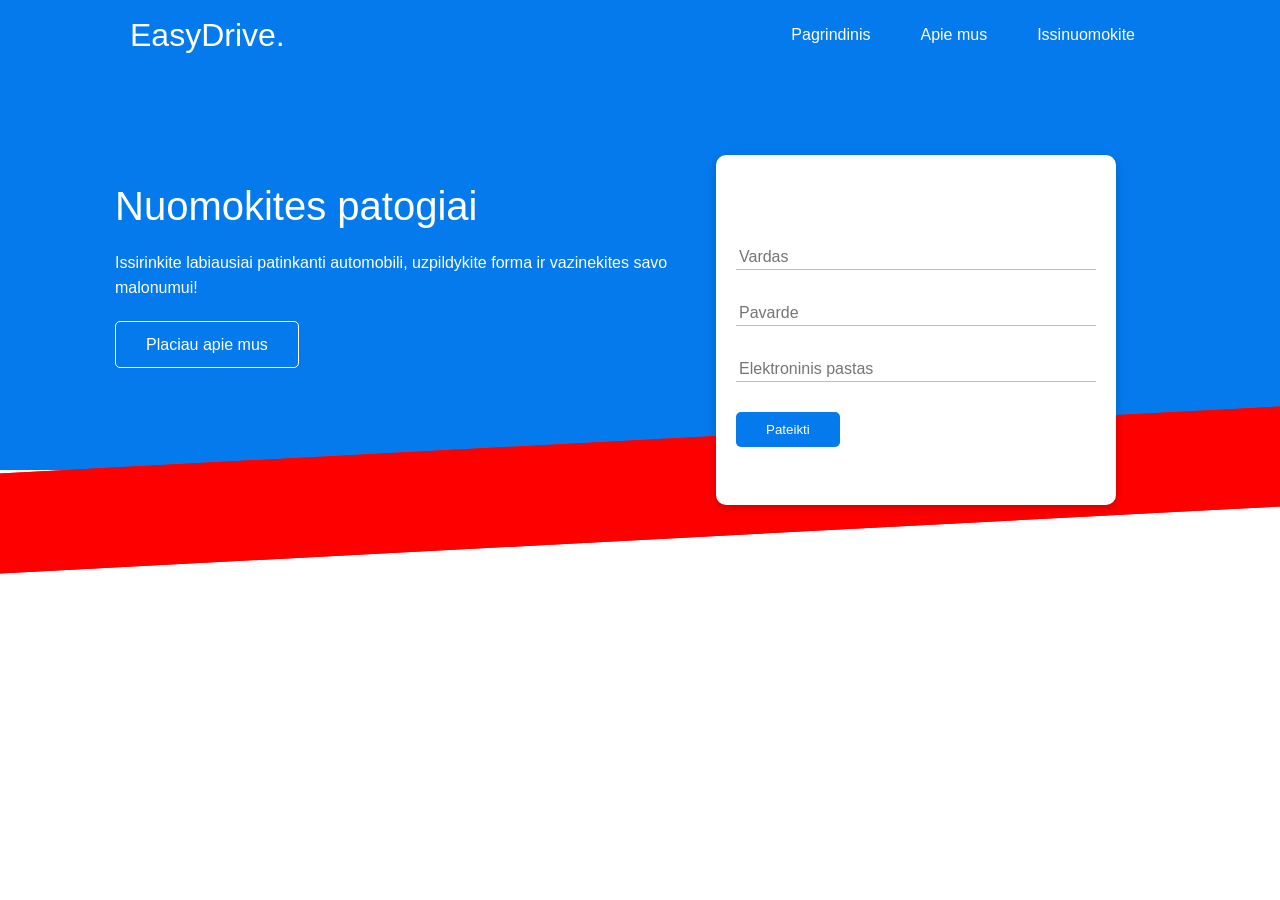
==== index.html @ fe7185d5 "first commit" ====
<!DOCTYPE html>
<html lang="en">
<head>
    <meta charset="UTF-8">
    <meta name="viewport" content="width=device-width,
    initial-scale=1.0">

    <link rel="stylesheet" href="css/style.css">
    <title>EasyDrive | Automobiliu nuomos platforma</title>
</head>
<body>
    <!--navbar-->
    <div class="navbar">
        <div class="container flex">
            <h1 class="logo">EasyDrive.</h1>
            <nav>
                <ul>
                    <li><a href="index.html">Pagrindinis</a></li>
                    <li><a href="apiemus.html">Apie mus</a></li>
                    <li><a href="issinuomokite.html">Issinuomokite</a></li>
                </ul>
            </nav>
        </div>
    </div>


    <!-- Showcase-->
    <section class="showcase">
        <div class="container grid">
            <div class="showcase-text">
                <h1>Nuomokites patogiai</h1>
                <p>Issirinkite labiausiai patinkanti automobili, uzpildykite
                    forma ir vazinekites savo malonumui!</p>
                    <a href="apiemus.html" class="btn btn-outline">Placiau apie mus</a>
            </div>

            <div class="showcase-form card">
                <h2>Isbandyti</h2>
                <form>
                    <div class="form-control">
                        <input type="text" name="name" 
                        placeholder="Vardas" required>
                    </div>
                    <div class="form-control">
                        <input type="text" name="surname" 
                        placeholder="Pavarde" required>
                    </div>
                    <div class="form-control">
                        <input type="email" name="email" 
                        placeholder="Elektroninis pastas" required>
                    </div>
                    <input type="submit" value="Pateikti" class="btn btn-primary">
                </form>
            </div>
        </div>
    </section>


</body>
</html>
---- css/style.css ----
:root{
    --primary-color: #047aed;
}


*{
    box-sizing: border-box;
    padding: 0;
    margin: 0;
}

body {
    font-family: 'Lato', sans-serif;
    color: #333;
    line-height: 1.6;
}


ul{
    list-style-type: none;
}

a{
    text-decoration: none;
    color: #333; 
}

h1, h2{
    font-weight: 300;
    line-height: 1.2;
    margin: 10px 0;
}


p{
    margin: 10px 0;
}

img{
    width: 100%;
}
/*   Navbar   */
.navbar{
    background-color: var(--primary-color);
    color: #fff;
    height: 70px;
}

.navbar ul{
    display:flex;
    list-style: none;
    margin: 0;
    padding: 0;
}
nav li{
    margin-left: 20px;
}

.navbar a{
    color: #fff;
    padding: 10px;
    margin: 0 5px;
}

.navbar a:hover{
    border-bottom: 2px #fff solid;
}

.navbar.flex{
    justify-content:space-between;
}
/* Showcase */

.showcase{
    height: 400px;
    background-color:  var(--primary-color);
    color: #fff;
    position: relative;
}

.showcase h1{
    font-size: 40px;
}

.showcase p{
    margin: 20px 0;
}

.showcase .grid{
    overflow: visible;
    grid-template-columns: 55% 45%;
    gap: 30px;
}

.showcase-form{
    position: relative;
    top: 60px;
    height: 350px;
    width: 400px;
    padding: 40px;
    z-index: 100;
}

.showcase-form .form-control{
    margin: 30px 0;
}

.showcase-form input[type='text'], 
.showcase-form input[type='email'] {
  border: 0;
  border-bottom: 1px solid #b4becb;
  width: 100%;
  padding: 3px;
  font-size: 16px;
}

.showcase-form input:focus{
    outline: none;
}

.showcase::before, .showcase::after{
    content: '';
    position: absolute;
    height: 100px;
    bottom: -70px;
    right: 0;
    left: 0;
    background: red;
    transform: SkewY(-3deg);
    -webkit-transform: SkewY(-3deg);
    -moz-transform: SkewY(-3deg);
    -ms-transform: SkewY(-3deg);
}

/*Utilities*/

.container{
    max-width: 1100px;
    margin: 0 auto;
    overflow: auto;
    padding: 0 40px;
}

.card{
    background-color: #fff;
    border-radius: 10px;
    box-shadow: 0 3px 10px rgba(0,0,0,0.2);
    padding: 20px;
    margin: 10px;
}

.btn {
    display: inline-block;
    padding: 10px 30px;
    cursor: pointer;
    background: var(--primary-color);
    color: #fff;
    border: none;
    border-radius: 5px;
}

.btn-outline{
    background-color: transparent;
    border: 1px #fff solid;
}

.btn:hover{
    transform: scale(0.98);
}

.flex{
    display: flex;
    justify-content: space-between;
    align-items: center;
    height: 100%
}

.grid{
    display: grid;
    grid-template-columns: repeat(2, 1fr);
    gap:20px;
    justify-content: center;
    align-items: center;
    height: 100%;
}
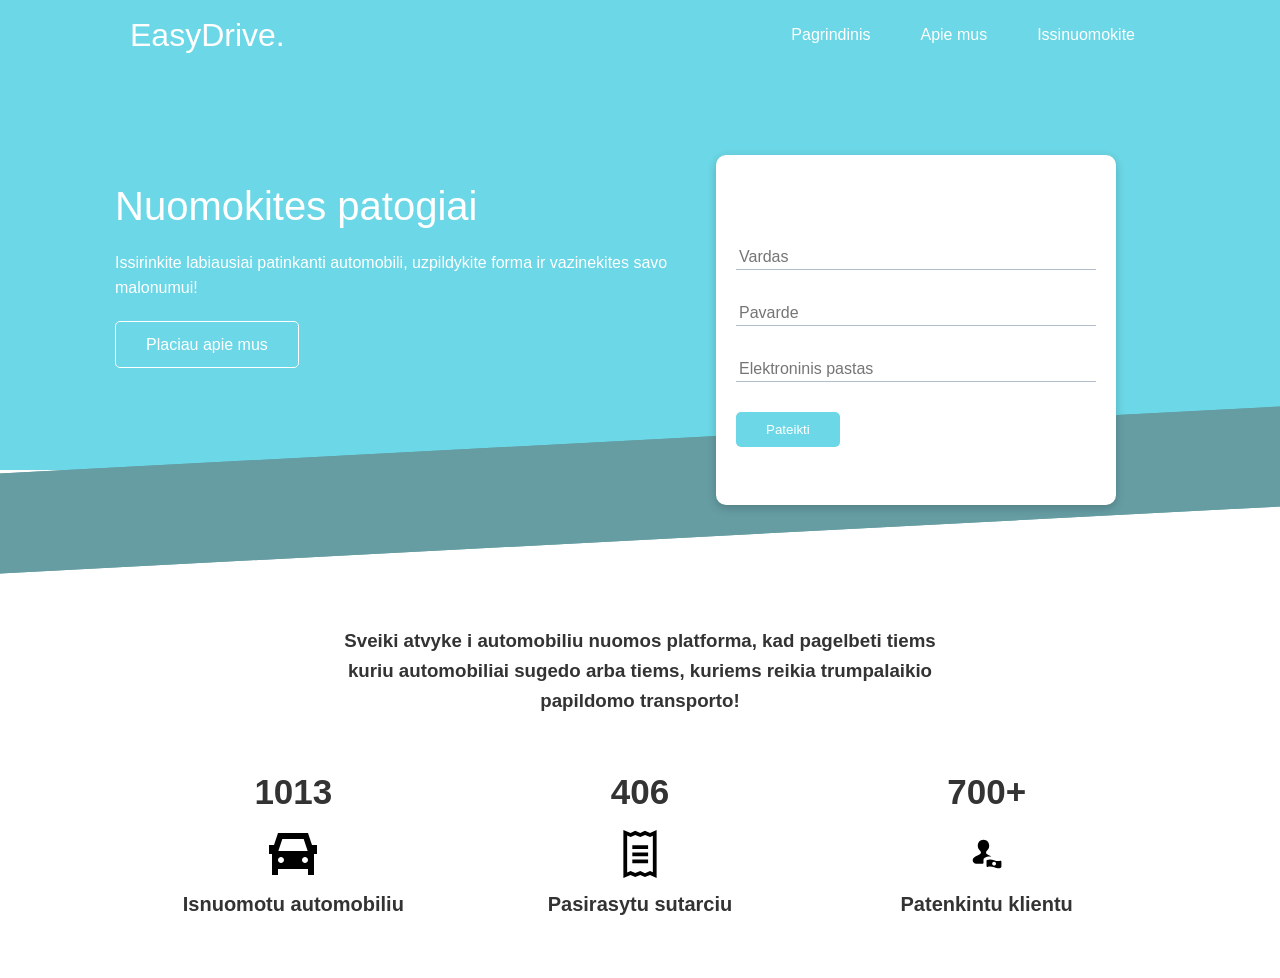
==== commit 28d02cc3: "formatavimas, colors, margins kaip savo framework" ====
--- a/index.html
+++ b/index.html
@@ -6,6 +6,7 @@
     initial-scale=1.0">
 
     <link rel="stylesheet" href="css/style.css">
+    <link rel="stylesheet" href="css/utilities.css">
     <title>EasyDrive | Automobiliu nuomos platforma</title>
 </head>
 <body>
@@ -55,6 +56,33 @@
         </div>
     </section>
 
+    <!-- Stats -->
+    <section class="stats">
+        <div class="container">
+            <h3 class="stats-heading text-center my-1">
+                Sveiki atvyke i automobiliu nuomos platforma, kad pagelbeti tiems kuriu automobiliai sugedo arba
+                tiems, kuriems reikia trumpalaikio papildomo transporto!
+            </h3> 
+
+            <div class="grid grid-3 text-center my-4">
+                <div>
+                    <h3>1013</h3>
+                    <img src="img/masina.svg" alt="Masinos ikona" class="stat-icon">
+                    <p class="text-secondary">Isnuomotu automobiliu</p>
+                </div>
+                <div>
+                    <h3>406</h3>
+                    <img src="img/sutartis.svg" alt="Sutarciu ikona" class="stat-icon">
+                    <p class="text-secondary">Pasirasytu sutarciu</p>
+                </div>
+                <div>
+                    <h3>700+</h3>
+                    <img src="img/klientas.svg" alt="Kliento ikona" class="stat-icon">
+                    <p class="text-secondary">Patenkintu klientu</p>
+                </div>
+            </div> 
+        </div> 
+    </section>
 
 </body>
 </html>
--- a/css/style.css
+++ b/css/style.css
@@ -1,5 +1,5 @@
 :root{
-    --primary-color: #047aed;
+    --primary-color: #6cd7e6;
 }
 
 
@@ -125,61 +125,37 @@
     bottom: -70px;
     right: 0;
     left: 0;
-    background: red;
+    background: #659da3;
     transform: SkewY(-3deg);
     -webkit-transform: SkewY(-3deg);
     -moz-transform: SkewY(-3deg);
     -ms-transform: SkewY(-3deg);
 }
 
-/*Utilities*/
-
-.container{
-    max-width: 1100px;
-    margin: 0 auto;
-    overflow: auto;
-    padding: 0 40px;
+.stats {
+  padding-top: 140px; 
 }
 
-.card{
-    background-color: #fff;
-    border-radius: 10px;
-    box-shadow: 0 3px 10px rgba(0,0,0,0.2);
-    padding: 20px;
-    margin: 10px;
+.stat-icon {
+    width: 48px;
+    height: 48px;
+    display: block;
+    margin: 10px auto;
 }
 
-.btn {
-    display: inline-block;
-    padding: 10px 30px;
-    cursor: pointer;
-    background: var(--primary-color);
-    color: #fff;
-    border: none;
-    border-radius: 5px;
+.stats-heading {
+    display: block;
+    width: 100%;
+    max-width: 600px;
+    margin: 1rem auto !important;  /*nesylygiavo, teko important idet, kazkur klases konfliktuoja*/
+    text-align: center;
 }
 
-.btn-outline{
-    background-color: transparent;
-    border: 1px #fff solid;
+.stats .grid h3{
+    font-size: 35px;
 }
 
-.btn:hover{
-    transform: scale(0.98);
-}
-
-.flex{
-    display: flex;
-    justify-content: space-between;
-    align-items: center;
-    height: 100%
-}
-
-.grid{
-    display: grid;
-    grid-template-columns: repeat(2, 1fr);
-    gap:20px;
-    justify-content: center;
-    align-items: center;
-    height: 100%;
+.stats .grid p{
+    font-size: 20px;
+    font-weight: bold;
 }
--- a/css/utilities.css
+++ b/css/utilities.css
@@ -0,0 +1,123 @@
+.container{
+    max-width: 1100px;
+    margin: 0 auto;
+    overflow: auto;
+    padding: 0 40px;
+}
+
+.card{
+    background-color: #fff;
+    border-radius: 10px;
+    box-shadow: 0 3px 10px rgba(0,0,0,0.2);
+    padding: 20px;
+    margin: 10px;
+}
+
+.btn {
+    display: inline-block;
+    padding: 10px 30px;
+    cursor: pointer;
+    background: var(--primary-color);
+    color: #fff;
+    border: none;
+    border-radius: 5px;
+}
+
+.btn-outline{
+    background-color: transparent;
+    border: 1px #fff solid;
+}
+
+.btn:hover{
+    transform: scale(0.98);
+}
+
+.text-center{
+    text-align: center;
+}
+
+.flex{
+    display: flex;
+    justify-content: space-between;
+    align-items: center;
+    height: 100%
+}
+
+.grid{
+    display: grid;
+    grid-template-columns: repeat(2, 1fr);
+    gap:20px;
+    justify-content: center;
+    align-items: center;
+    height: 100%;
+}
+
+.grid-3{
+    grid-template-columns: repeat(3, 1fr);
+}
+
+/* Margin, kaip frameworkas savo */
+.my-1 {
+    margin: 1rem 0; /*16pikseliu virsu apacia*/
+}
+.my-2 {
+    margin: 1.5rem 0; 
+}
+.my-3 {
+    margin: 2rem 0; 
+}
+.my-4 {
+    margin: 3rem 0; 
+}
+.my-5 {
+    margin: 4rem 0; 
+}
+
+.m-1 {
+    margin: 1rem ; /*16pikseliu virsu apacia, be nuliu kad per visas puses butu*/
+}
+.m-2 {
+    margin: 1.5rem ; 
+}
+.m-3 {
+    margin: 2rem ; 
+}
+.m-4 {
+    margin: 3rem ; 
+}
+.m-5 {
+    margin: 4rem ; 
+}
+
+/* Padding */
+.py-1 {
+    padding: 1rem 0; 
+}
+.py-2 {
+    padding: 1.5rem 0; 
+}
+.py-3 {
+    padding: 2rem 0; 
+}
+.py-4 {
+    padding: 3rem 0; 
+}
+.py-5 {
+    padding: 4rem 0; 
+}
+
+.p-1 {
+    padding: 1rem ; 
+}
+.p-2 {
+    padding: 1.5rem ; 
+}
+.p-3 {
+    padding: 2rem ; 
+}
+.p-4 {
+    padding: 3rem ; 
+}
+.p-5 {
+    padding: 4rem ; 
+}
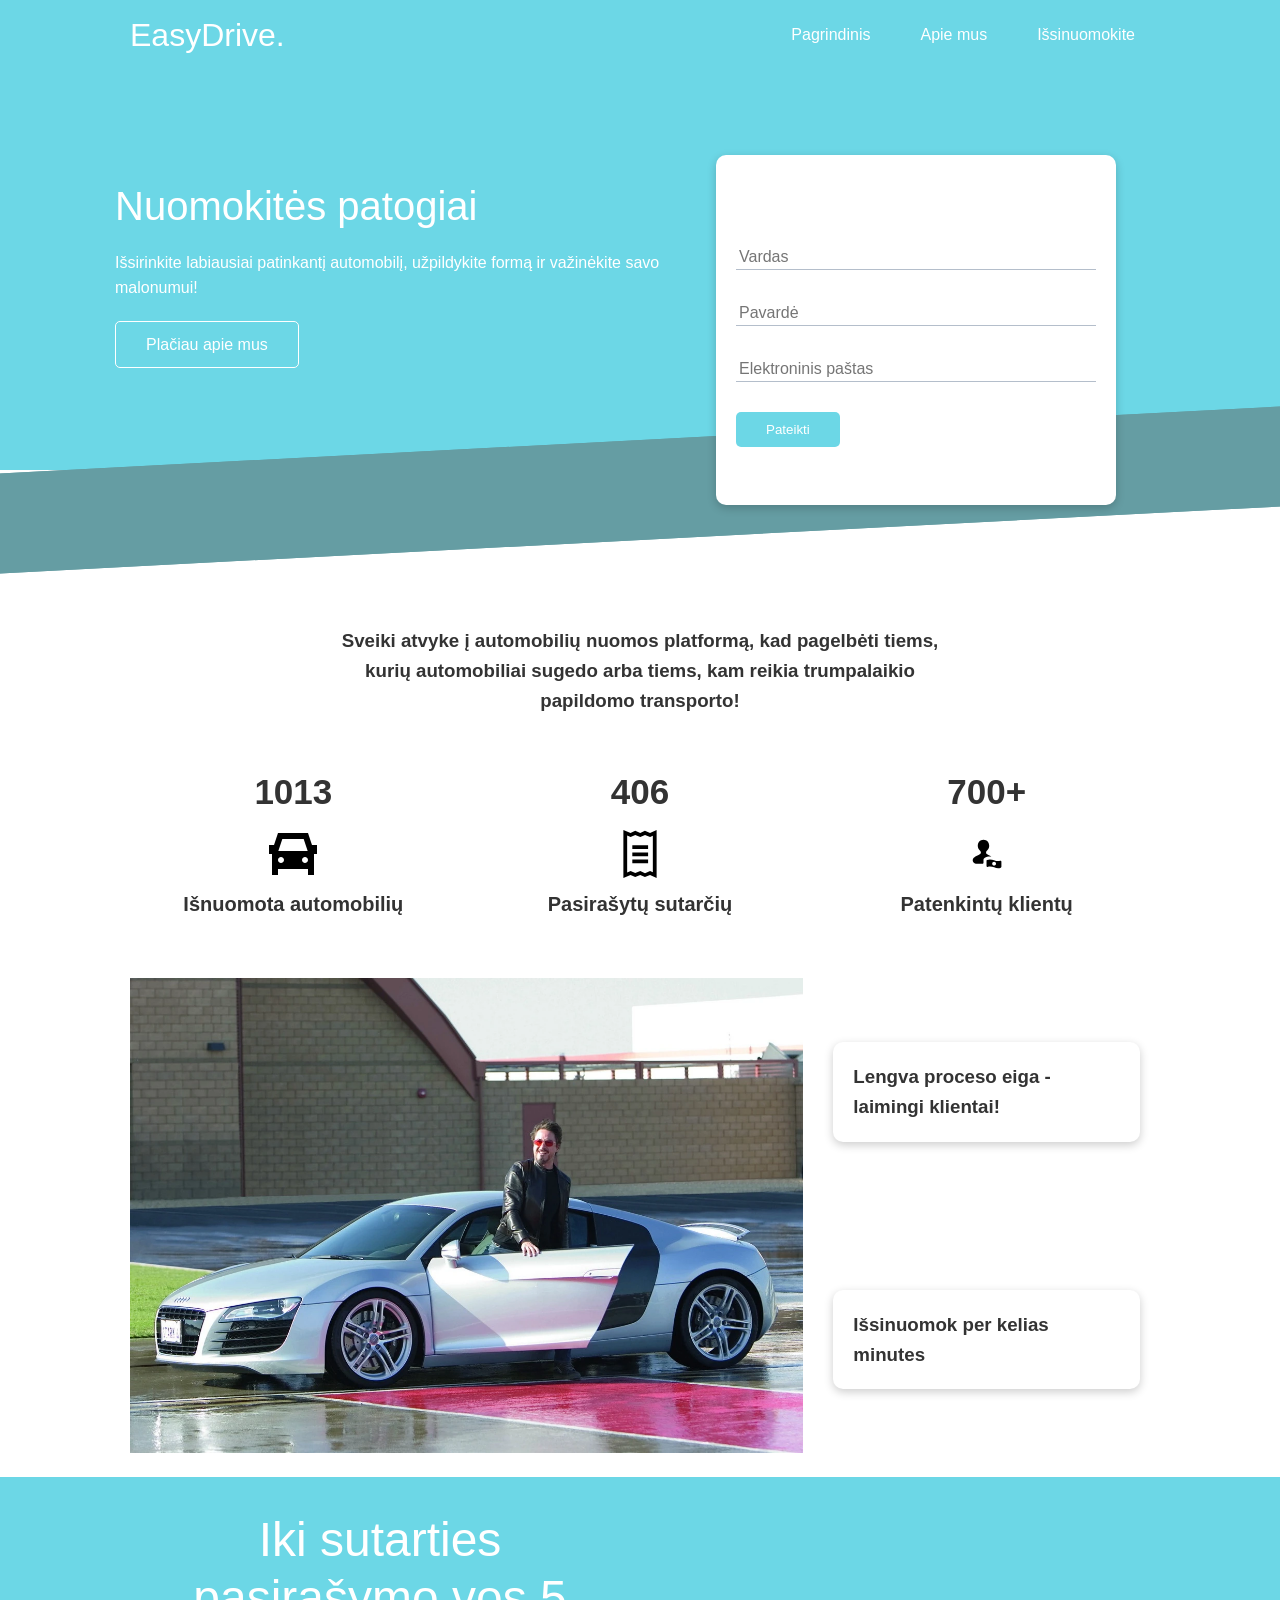
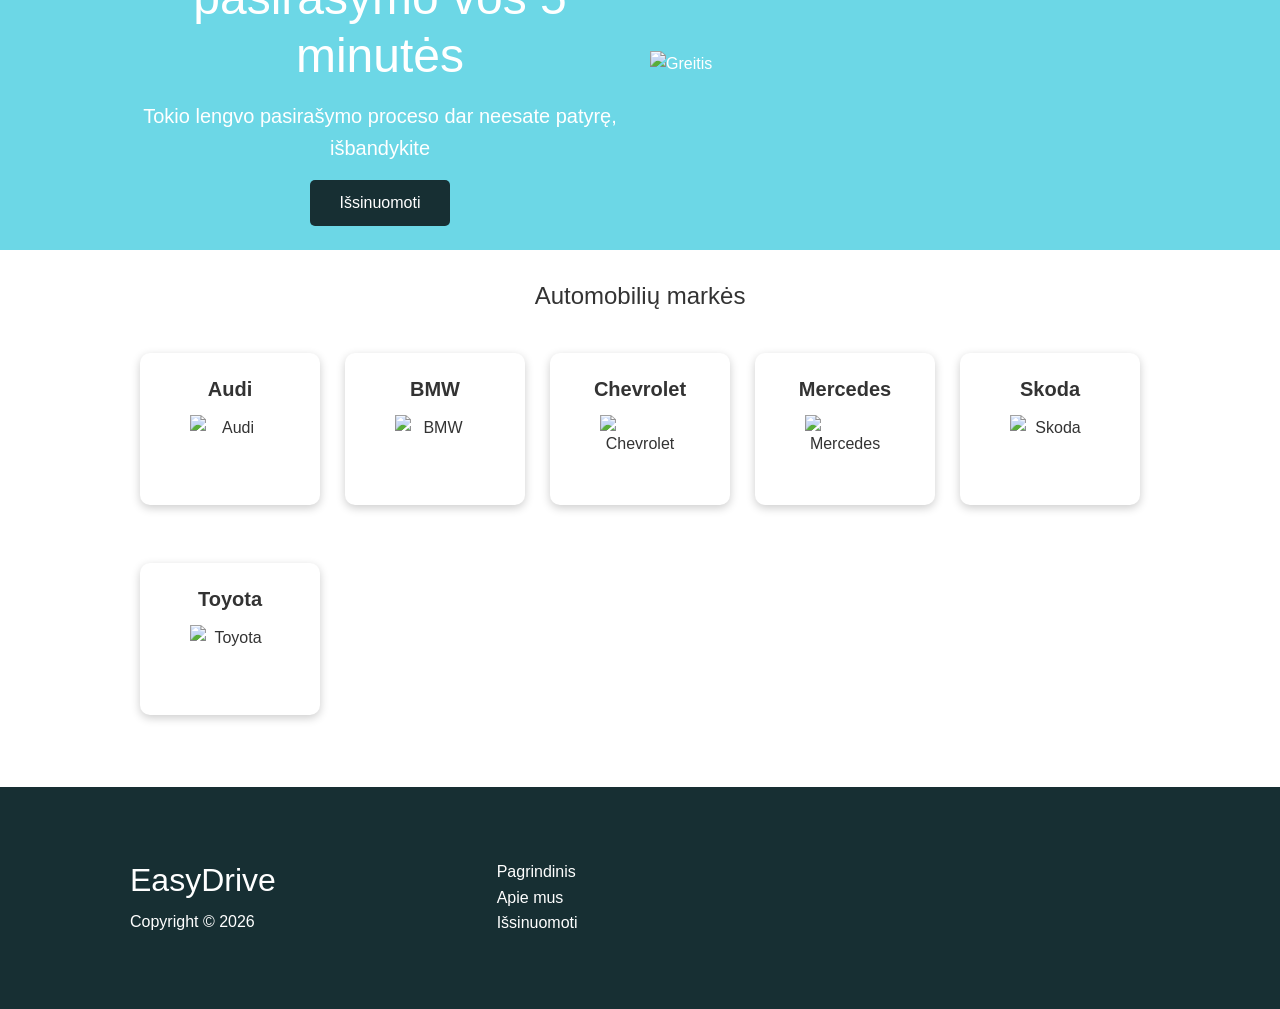
==== commit f935bc67: "puslapio isdestymas" ====
--- a/index.html
+++ b/index.html
@@ -1,5 +1,5 @@
 <!DOCTYPE html>
-<html lang="en">
+<html lang="lt">
 <head>
     <meta charset="UTF-8">
     <meta name="viewport" content="width=device-width,
@@ -7,7 +7,7 @@
 
     <link rel="stylesheet" href="css/style.css">
     <link rel="stylesheet" href="css/utilities.css">
-    <title>EasyDrive | Automobiliu nuomos platforma</title>
+    <title>EasyDrive | Automobilių nuomos platforma</title>
 </head>
 <body>
     <!--navbar-->
@@ -18,7 +18,7 @@
                 <ul>
                     <li><a href="index.html">Pagrindinis</a></li>
                     <li><a href="apiemus.html">Apie mus</a></li>
-                    <li><a href="issinuomokite.html">Issinuomokite</a></li>
+                    <li><a href="issinuomokite.html">Išsinuomokite</a></li>
                 </ul>
             </nav>
         </div>
@@ -29,14 +29,14 @@
     <section class="showcase">
         <div class="container grid">
             <div class="showcase-text">
-                <h1>Nuomokites patogiai</h1>
-                <p>Issirinkite labiausiai patinkanti automobili, uzpildykite
-                    forma ir vazinekites savo malonumui!</p>
-                    <a href="apiemus.html" class="btn btn-outline">Placiau apie mus</a>
+                <h1>Nuomokitės patogiai</h1>
+                <p>Išsirinkite labiausiai patinkantį automobilį, užpildykite
+                    formą ir važinėkite savo malonumui!</p>
+                    <a href="apiemus.html" class="btn btn-outline">Plačiau apie mus</a>
             </div>
 
             <div class="showcase-form card">
-                <h2>Isbandyti</h2>
+                <h2>Išbandyti</h2>
                 <form>
                     <div class="form-control">
                         <input type="text" name="name" 
@@ -44,11 +44,11 @@
                     </div>
                     <div class="form-control">
                         <input type="text" name="surname" 
-                        placeholder="Pavarde" required>
+                        placeholder="Pavardė" required>
                     </div>
                     <div class="form-control">
                         <input type="email" name="email" 
-                        placeholder="Elektroninis pastas" required>
+                        placeholder="Elektroninis paštas" required>
                     </div>
                     <input type="submit" value="Pateikti" class="btn btn-primary">
                 </form>
@@ -60,29 +60,107 @@
     <section class="stats">
         <div class="container">
             <h3 class="stats-heading text-center my-1">
-                Sveiki atvyke i automobiliu nuomos platforma, kad pagelbeti tiems kuriu automobiliai sugedo arba
-                tiems, kuriems reikia trumpalaikio papildomo transporto!
+                Sveiki atvyke į automobilių nuomos platformą, kad pagelbėti tiems, kurių automobiliai sugedo arba
+                tiems, kam reikia trumpalaikio papildomo transporto!
             </h3> 
 
             <div class="grid grid-3 text-center my-4">
                 <div>
                     <h3>1013</h3>
                     <img src="img/masina.svg" alt="Masinos ikona" class="stat-icon">
-                    <p class="text-secondary">Isnuomotu automobiliu</p>
+                    <p class="text-secondary">Išnuomota automobilių</p>
                 </div>
                 <div>
                     <h3>406</h3>
                     <img src="img/sutartis.svg" alt="Sutarciu ikona" class="stat-icon">
-                    <p class="text-secondary">Pasirasytu sutarciu</p>
+                    <p class="text-secondary">Pasirašytų sutarčių</p>
                 </div>
                 <div>
                     <h3>700+</h3>
                     <img src="img/klientas.svg" alt="Kliento ikona" class="stat-icon">
-                    <p class="text-secondary">Patenkintu klientu</p>
+                    <p class="text-secondary">Patenkintų klientų</p>
                 </div>
             </div> 
         </div> 
     </section>
 
+    <!-- Client -->
+     <section class="cli">
+        <div class="container grid">
+            <img src="img/client.webp" alt="Laimingas klientas">
+            <div class="card">
+                <h3>Lengva proceso eiga - laimingi klientai!</h3>
+            </div>
+            <div class="card">
+                <h3>Išsinuomok per kelias minutes</h3>
+            </div>
+        </div>
+     </section>
+
+     <!--readme-->
+     <section class="readme bg-primary my-2 py-2">
+        <div class="container grid">
+            <div class="text-center">
+                <h2 class="lg">Iki sutarties pasirašymo vos 5 minutės</h2>
+                <p class="lead my-1">Tokio lengvo pasirašymo proceso dar neesate patyrę, išbandykite</p>
+                <a href="issinuomokite.html" class="btn btn-dark">Išsinuomoti</a>
+            </div>
+            <img src="img/greita.svg" alt="Greitis">
+        </div>
+     </section>
+
+     <!-- Markes -->
+      <section class="marke my-3">
+    <h2 class="text-center my-2">Automobilių markės</h2>
+    <div class="container flex flex-wrap text-center">
+        
+        <div class="card marke-card">
+            <h4>Audi</h4>
+            <img src="img/audi.svg" alt="Audi">
+        </div>
+
+        <div class="card marke-card">
+            <h4>BMW</h4>
+            <img src="img/bmw.svg" alt="BMW">
+        </div>
+
+        <div class="card marke-card">
+            <h4>Chevrolet</h4>
+            <img src="img/chevrolet.svg" alt="Chevrolet">
+        </div>
+
+        <div class="card marke-card">
+            <h4>Mercedes</h4>
+            <img src="img/mercedes.svg" alt="Mercedes">
+        </div>
+        <div class="card marke-card">
+            <h4>Skoda</h4>
+            <img src="img/skoda.svg" alt="Skoda">
+        </div>
+        <div class="card marke-card">
+            <h4>Toyota</h4>
+            <img src="img/toyota.svg" alt="Toyota">
+        </div>
+
+    </div>
+</section>
+
+<!--footer-->
+    <footer class="footer bg-dark py-5">
+        <div class="container grid grid-3">
+            <div>
+                <h1>EasyDrive
+                </h1>
+                <p>Copyright &copy; 2026</p>
+            </div>
+            <nav>
+                <ul>
+                    <li><a href="index.html">Pagrindinis</a></li>
+                    <li><a href="apiemus.html">Apie mus</a></li>
+                    <li><a href="issinuomoti.html">Išsinuomoti</a></li>
+                </ul>
+            </nav>
+        </div>
+    </footer>
 </body>
 </html>
--- a/css/style.css
+++ b/css/style.css
@@ -1,5 +1,9 @@
 :root{
     --primary-color: #6cd7e6;
+    --secondary-color: #659da3;
+    --dark-color: #172f33;
+    --grey-color: #647070;
+    --darkgrey-color: #303c3d;
 }
 
 
@@ -158,4 +162,51 @@
 .stats .grid p{
     font-size: 20px;
     font-weight: bold;
+}
+
+/* cli */
+.cli .grid{
+    grid-template-columns: repeat(3, 1fr); /* jei tik sitas, gausis grid is 3 stulpeliu, kad butu img per du stulpelius pridedame dar*/
+    grid-template-rows: repeat(2, 1fr);
+}
+
+.cli .grid > *:first-child{
+    grid-column: 1 / span 2;
+    grid-row: 1 / span 2
+}
+
+/*greitis*/
+
+.greitis .grid{
+    grid-template-columns: 4fr 3fr;
+}
+
+/*markes*/
+
+.marke .card img {
+    width: 80px;
+    height: 60px;
+    object-fit: contain;
+    margin: 10px auto;
+    display: block;
+}
+
+.marke .flex{
+    flex-wrap: wrap;
+}
+
+.marke .card{
+    width: 180px;
+    text-align: center;
+    margin: 18px 10px 40px;
+    transition: transform 0.2s ease-in;
+}
+
+.marke .card h4{
+    font-size: 20px;
+    margin-bottom: 10px;
+}
+
+.marke .card:hover{
+    transform: translateY(-15px);
 }
--- a/css/utilities.css
+++ b/css/utilities.css
@@ -30,6 +30,68 @@
 
 .btn:hover{
     transform: scale(0.98);
+}
+
+/* backgrounds and colored btns*/
+
+.bg-primary, .btn-primary{
+    background-color: var(--primary-color);
+    color: #fff;
+}
+
+.bg-secondary, .btn-secondary{
+    background-color: var(--secondary-color);
+    color: #fff;
+}
+
+.bg-light, .btn-light{
+    background-color: var(--light-color);
+    color: #172f33;
+}
+
+.bg-grey, .btn-grey{
+    background-color: var(--grey-color);
+    color: #fff;
+}
+
+.bg-darkgrey, .btn-darkgrey{
+    background-color: var(--darkgrey-color);
+    color: #fff;
+}
+.bg-dark, .btn-dark {
+    background-color: var(--dark-color);
+    color: #fff;
+}
+
+.bg-primary a, 
+.btn-primary a,
+.bg-secondary a,
+.btn-secondary a,
+.bg-dark a,
+.btn-dark a {
+    color: #fff;
+} 
+
+/*text sizes*/
+
+.lead {
+    font-size:20px;
+}
+
+.sm {
+    font-size: 1rem;
+}
+
+.md {
+    font-size: 2rem;
+}
+
+.lg {
+    font-size: 3rem;
+}
+
+.xl {
+    font-size: 4rem;
 }
 
 .text-center{
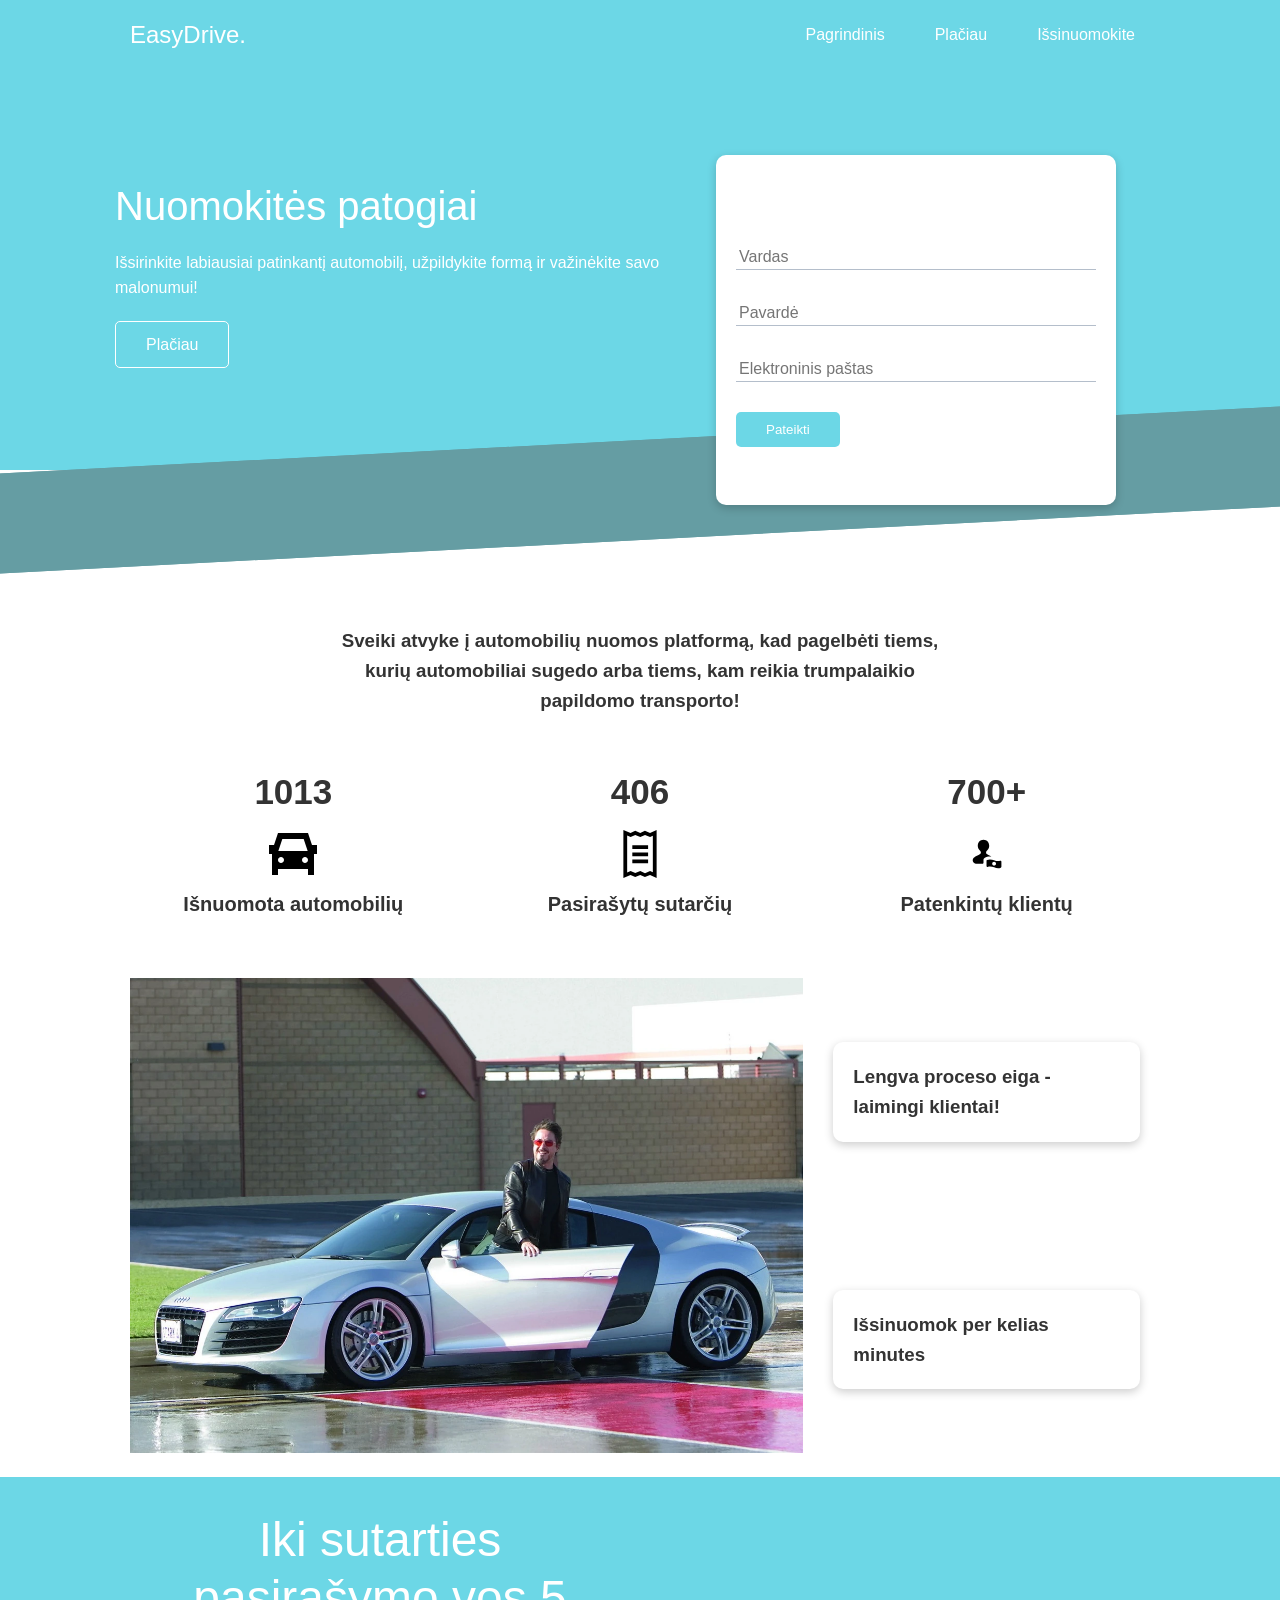
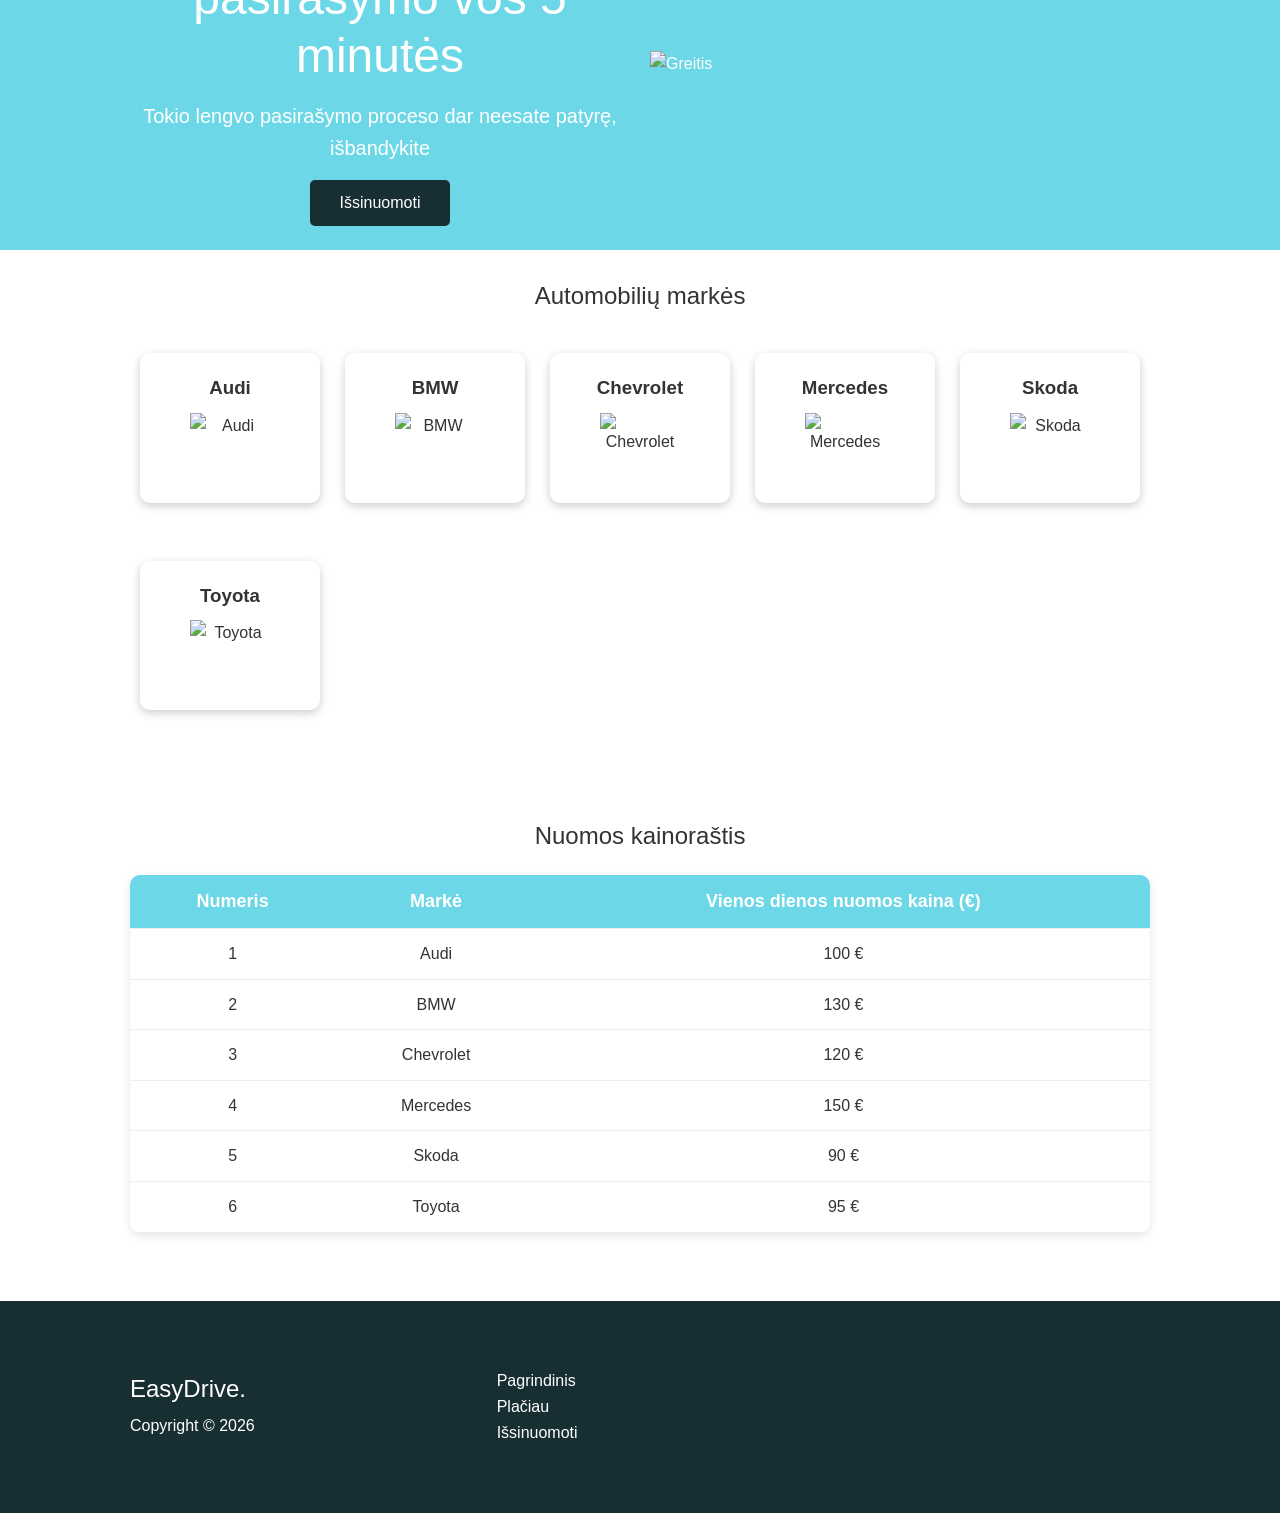
==== commit 20a5fa4b: "lenteles ir stiliaus pataisymai" ====
--- a/index.html
+++ b/index.html
@@ -13,11 +13,11 @@
     <!--navbar-->
     <div class="navbar">
         <div class="container flex">
-            <h1 class="logo">EasyDrive.</h1>
+            <h2 class="logo">EasyDrive.</h2>
             <nav>
                 <ul>
                     <li><a href="index.html">Pagrindinis</a></li>
-                    <li><a href="apiemus.html">Apie mus</a></li>
+                    <li><a href="placiau.html">Plačiau</a></li>
                     <li><a href="issinuomokite.html">Išsinuomokite</a></li>
                 </ul>
             </nav>
@@ -32,12 +32,12 @@
                 <h1>Nuomokitės patogiai</h1>
                 <p>Išsirinkite labiausiai patinkantį automobilį, užpildykite
                     formą ir važinėkite savo malonumui!</p>
-                    <a href="apiemus.html" class="btn btn-outline">Plačiau apie mus</a>
+                    <a href="placiau.html" class="btn btn-outline">Plačiau</a>
             </div>
 
             <div class="showcase-form card">
                 <h2>Išbandyti</h2>
-                <form>
+                <form action="pateikta.html">
                     <div class="form-control">
                         <input type="text" name="name" 
                         placeholder="Vardas" required>
@@ -115,48 +115,96 @@
     <div class="container flex flex-wrap text-center">
         
         <div class="card marke-card">
-            <h4>Audi</h4>
+            <h3>Audi</h3>
             <img src="img/audi.svg" alt="Audi">
         </div>
 
         <div class="card marke-card">
-            <h4>BMW</h4>
+            <h3>BMW</h3>
             <img src="img/bmw.svg" alt="BMW">
         </div>
 
         <div class="card marke-card">
-            <h4>Chevrolet</h4>
+            <h3>Chevrolet</h3>
             <img src="img/chevrolet.svg" alt="Chevrolet">
         </div>
 
         <div class="card marke-card">
-            <h4>Mercedes</h4>
+            <h3>Mercedes</h3>
             <img src="img/mercedes.svg" alt="Mercedes">
         </div>
         <div class="card marke-card">
-            <h4>Skoda</h4>
+            <h3>Skoda</h3>
             <img src="img/skoda.svg" alt="Skoda">
         </div>
         <div class="card marke-card">
-            <h4>Toyota</h4>
+            <h3>Toyota</h3>
             <img src="img/toyota.svg" alt="Toyota">
         </div>
 
     </div>
 </section>
+
+<!-- Kainoraštis -->
+     <section class="kainorastis my-4">
+        <div class="container">
+            <h2 class="text-center my-2">Nuomos kainoraštis</h2>
+            <table class="kainorastis-table">
+                <thead>
+                    <tr>
+                        <th>Numeris</th>
+                        <th>Markė</th>
+                        <th>Vienos dienos nuomos kaina (€)</th>
+                    </tr>
+                </thead>
+                <tbody>
+                    <tr>
+                        <td>1</td>
+                        <td>Audi</td>
+                        <td>100 €</td>
+                    </tr>
+                    <tr>
+                        <td>2</td>
+                        <td>BMW</td>
+                        <td>130 €</td>
+                    </tr>
+                    <tr>
+                        <td>3</td>
+                        <td>Chevrolet</td>
+                        <td>120 €</td>
+                    </tr>
+                    <tr>
+                        <td>4</td>
+                        <td>Mercedes</td>
+                        <td>150 €</td>
+                    </tr>
+                    <tr>
+                        <td>5</td>
+                        <td>Skoda</td>
+                        <td>90 €</td>
+                    </tr>
+                    <tr>
+                        <td>6</td>
+                        <td>Toyota</td>
+                        <td>95 €</td>
+                    </tr>
+                </tbody>
+            </table>
+        </div>
+     </section>
 
 <!--footer-->
     <footer class="footer bg-dark py-5">
         <div class="container grid grid-3">
             <div>
-                <h1>EasyDrive
-                </h1>
+                <h2>EasyDrive.
+                </h2>
                 <p>Copyright &copy; 2026</p>
             </div>
             <nav>
                 <ul>
                     <li><a href="index.html">Pagrindinis</a></li>
-                    <li><a href="apiemus.html">Apie mus</a></li>
+                    <li><a href="placiau.html">Plačiau</a></li>
                     <li><a href="issinuomoti.html">Išsinuomoti</a></li>
                 </ul>
             </nav>
--- a/css/style.css
+++ b/css/style.css
@@ -166,7 +166,8 @@
 
 /* cli */
 .cli .grid{
-    grid-template-columns: repeat(3, 1fr); /* jei tik sitas, gausis grid is 3 stulpeliu, kad butu img per du stulpelius pridedame dar*/
+    grid-template-columns: repeat(3, 1fr); 
+    /* jei tik sitas, gausis grid is 3 stulpeliu, kad butu img per du stulpelius pridedame dar*/
     grid-template-rows: repeat(2, 1fr);
 }
 
@@ -209,4 +210,79 @@
 
 .marke .card:hover{
     transform: translateY(-15px);
+}
+/*plansetes ir maziau*/
+@media(max-width: 768px){
+    .grid,
+    .showcase .grid,
+    .stats .grid,
+    .cli .grid,
+    .greitis .grid {
+        grid-template-columns: 1fr;
+        grid-template-rows: 1fr;
+    }
+
+    .showcase {
+        height: auto;
+    }
+
+    .showcase-text {
+        text-align: center;
+        margin-top: 40px;
+    }
+
+    .showcase-form{
+        justify-self: center;
+        margin:auto;
+    }
+   .cli .grid > *:first-child{
+    grid-column: 1;
+    grid-row: 1;
+    }
+}
+
+/*telefonai*/
+@media(max-width: 500px){
+    .navbar{
+        height: 110px;
+    }
+
+    .navbar .flex{
+        flex-direction: column;
+    }
+
+    .navbar ul{
+        padding: 10px;
+        background-color: rgba(0, 0, 0, 0.1);
+    }
+}
+/* lentelė */
+
+
+.kainorastis-table {
+    width: 100%;
+    border-collapse: collapse;
+    background-color: #fff;
+    border-radius: 10px;
+    overflow: hidden;
+    box-shadow: 0 3px 10px rgba(0, 0, 0, 0.1);
+    margin: 20px 0;
+}
+
+.kainorastis-table th,
+.kainorastis-table td {
+    padding: 12px 15px;
+    text-align: center;
+    border-bottom: 1px solid #eee;
+}
+
+.kainorastis-table th {
+    background-color: var(--primary-color);
+    color: #fff;
+    font-size: 18px;
+    font-weight: bold;
+}
+
+.kainorastis-table tbody tr:hover {
+    background-color: #f8f9fa;
 }
--- a/css/utilities.css
+++ b/css/utilities.css
@@ -182,4 +182,4 @@
 }
 .p-5 {
     padding: 4rem ; 
-}+}
